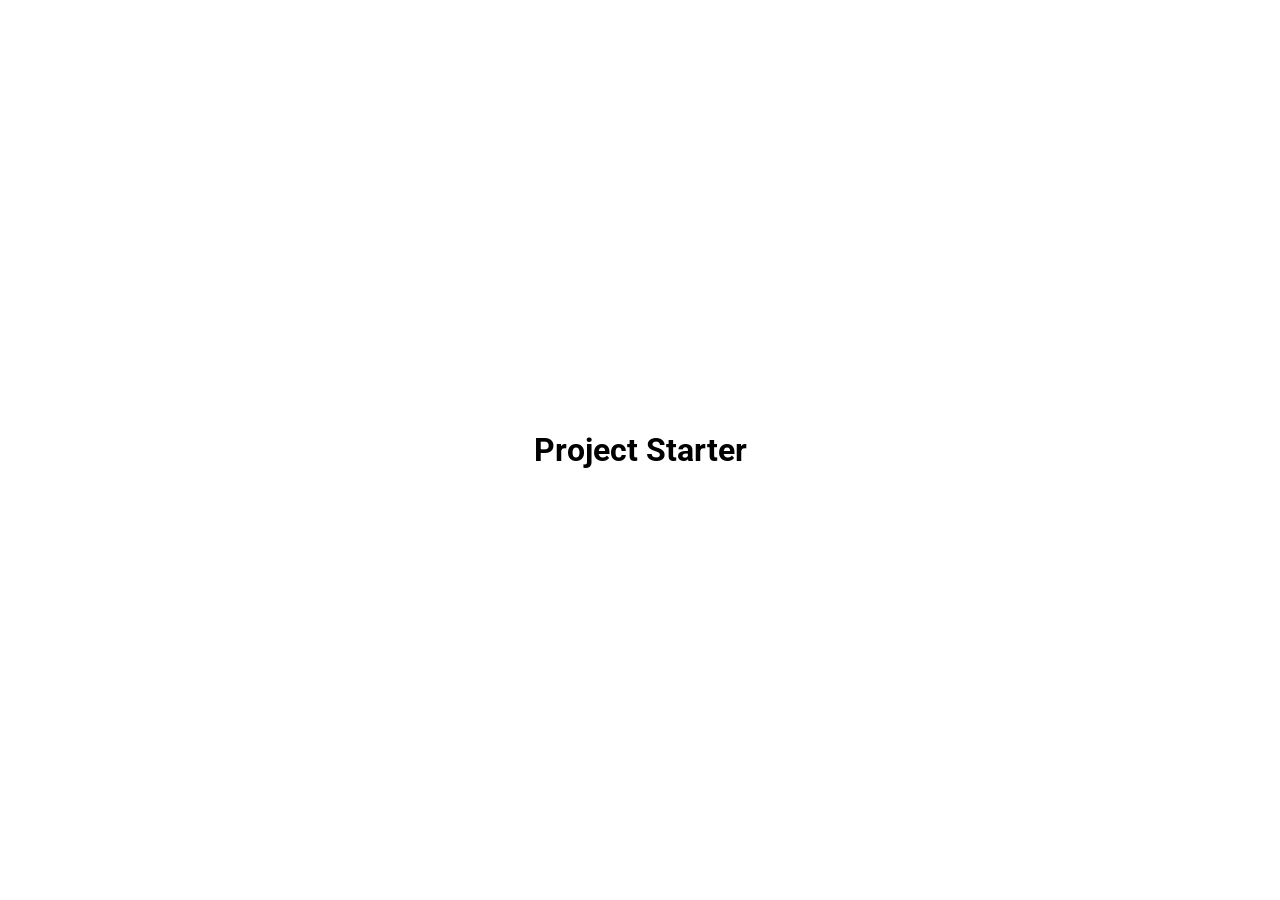
==== project1_expanding-cards/index.html @ af0ca6e4 "Add starter files for expanding-cards project" ====
<!DOCTYPE html>
<html lang="en">
<head>
    <meta charset="UTF-8">
    <meta http-equiv="X-UA-Compatible" content="IE=edge">
    <meta name="viewport" content="width=device-width, initial-scale=1.0">
    <!-- <link rel="stylesheet" href="https://cdnjs.cloudflare.com/ajax/libs/font-awesome/6.7.2/css/all.min.css" integrity="sha512-Evv84Mr4kqVGRNSgIGL/F/aIDqQb7xQ2vcrdIwxfjThSH8CSR7PBEakCr51Ck+w+/U6swU2Im1vVX0SVk9ABhg==" crossorigin="anonymous" referrerpolicy="no-referrer" /> -->
    <link rel="stylesheet" href="styles.css">
    <title>My project</title>
</head>
<body>
    <h1>Project Starter</h1>

    <script src=""></script>
</body>
</html>
---- project1_expanding-cards/styles.css ----
@import url('https://fonts.googleapis.com/css2?family=Roboto:ital,wght@0,100..900;1,100..900&display=swap');

* {
    box-sizing: border-box;
}

body {
    font-family: 'Roboto', sans-serif;
    display: flex;
    flex-direction: column;
    align-items: center;
    justify-content: center;
    height: 100vh;
    overflow: hidden;
    margin: 0;
}
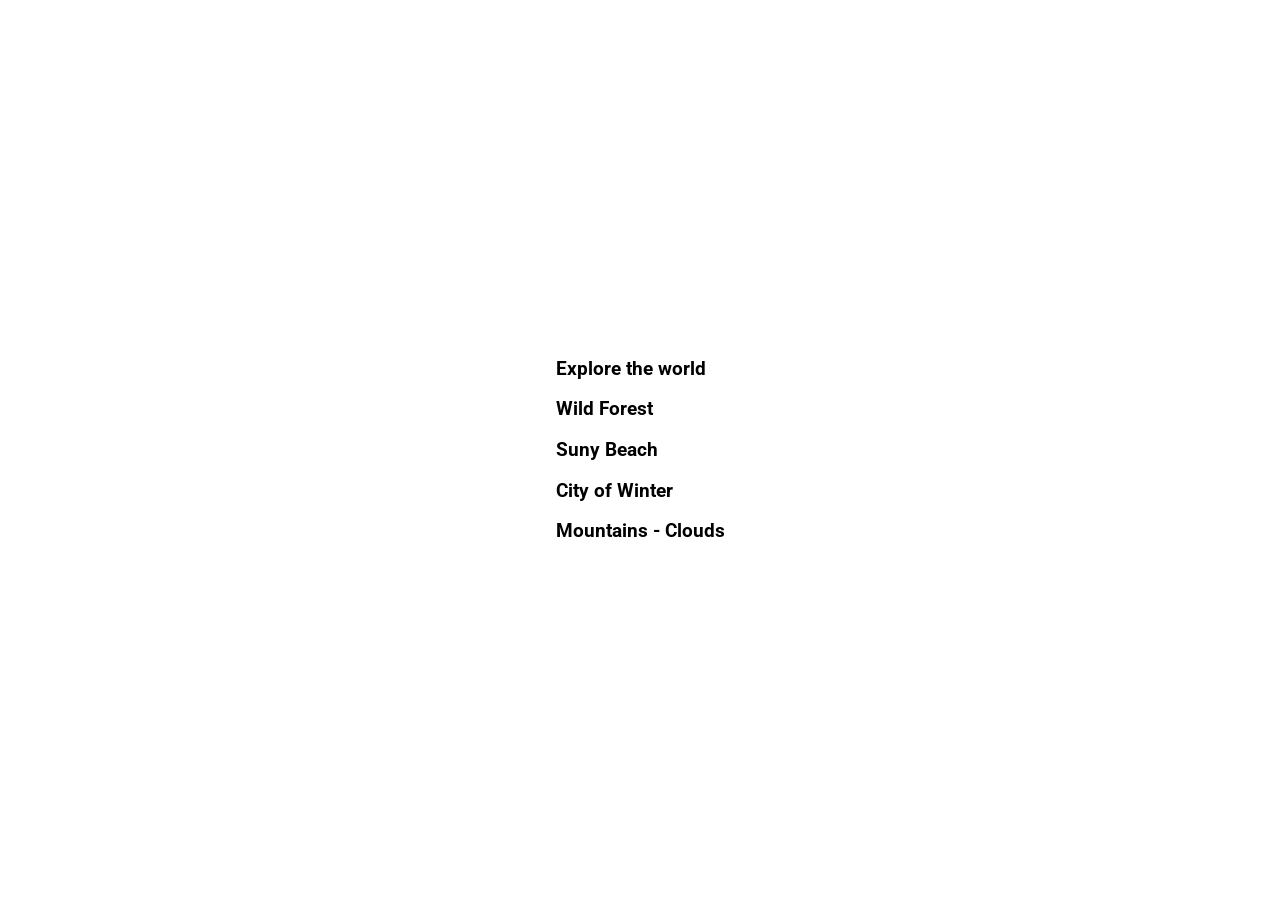
==== commit 1465a72a: "Add intial HTML structure" ====
--- a/project1_expanding-cards/index.html
+++ b/project1_expanding-cards/index.html
@@ -6,10 +6,34 @@
     <meta name="viewport" content="width=device-width, initial-scale=1.0">
     <!-- <link rel="stylesheet" href="https://cdnjs.cloudflare.com/ajax/libs/font-awesome/6.7.2/css/all.min.css" integrity="sha512-Evv84Mr4kqVGRNSgIGL/F/aIDqQb7xQ2vcrdIwxfjThSH8CSR7PBEakCr51Ck+w+/U6swU2Im1vVX0SVk9ABhg==" crossorigin="anonymous" referrerpolicy="no-referrer" /> -->
     <link rel="stylesheet" href="styles.css">
-    <title>My project</title>
+    <title>Expanding cards</title>
 </head>
 <body>
-    <h1>Project Starter</h1>
+    <div class="container">
+        
+        <div class="panel active" style="background: url(https://images.unsplash.com/photo-1558979158-65a1eaa08691?ixlib=rb-1.2.1&ixid=eyJhcHBfaWQiOjEyMDd9&auto=format&fit=crop&w=1350&q=80);">
+            <h3>Explore the world</h3>
+        </div>
+
+        <div class="panel" style="background: url(https://images.unsplash.com/photo-1572276596237-5db2c3e16c5d?ixlib=rb-1.2.1&ixid=eyJhcHBfaWQiOjEyMDd9&auto=format&fit=crop&w=1350&q=80)">
+            <h3>Wild Forest</h3>
+        </div>
+
+        <div class="panel" style="background: url(https://images.unsplash.com/photo-1507525428034-b723cf961d3e?ixlib=rb-1.2.1&ixid=eyJhcHBfaWQiOjEyMDd9&auto=format&fit=crop&w=1353&q=80)">
+            <h3>Suny Beach</h3>
+        </div>
+
+        <div class="panel" style="background: url(https://images.unsplash.com/photo-1551009175-8a68da93d5f9?ixlib=rb-1.2.1&ixid=eyJhcHBfaWQiOjEyMDd9&auto=format&fit=crop&w=1351&q=80)">
+            <h3>City of Winter</h3>
+        </div>
+
+        <div class="panel" style="background: url(https://images.unsplash.com/photo-1549880338-65ddcdfd017b?ixlib=rb-1.2.1&ixid=eyJhcHBfaWQiOjEyMDd9&auto=format&fit=crop&w=1350&q=80)">
+            <h3>Mountains - Clouds</h3>
+        </div>
+
+
+    </div>
+
 
     <script src=""></script>
 </body>
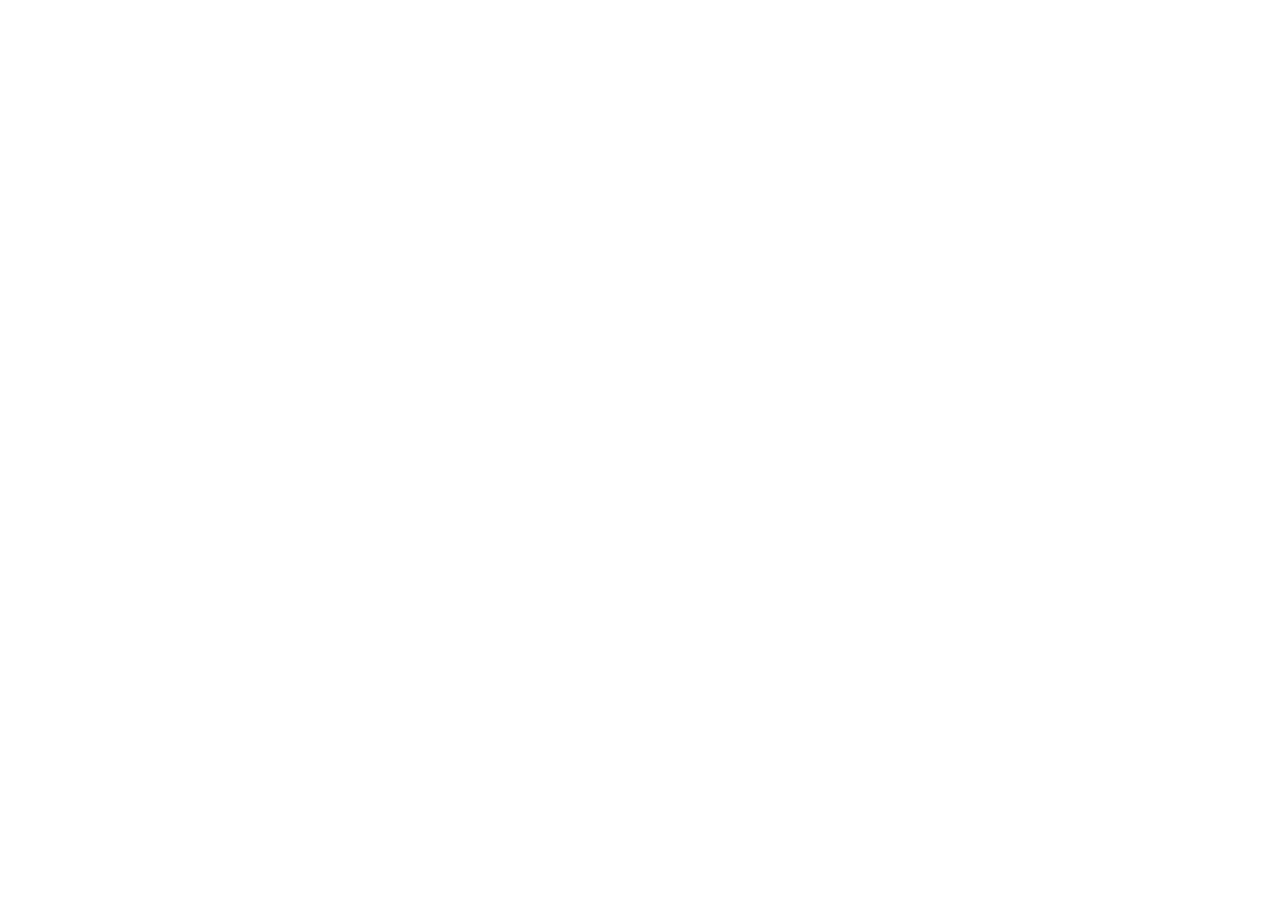
==== commit de7380b5: "Add the initial CSS styles" ====
--- a/project1_expanding-cards/index.html
+++ b/project1_expanding-cards/index.html
@@ -11,23 +11,23 @@
 <body>
     <div class="container">
         
-        <div class="panel active" style="background: url(https://images.unsplash.com/photo-1558979158-65a1eaa08691?ixlib=rb-1.2.1&ixid=eyJhcHBfaWQiOjEyMDd9&auto=format&fit=crop&w=1350&q=80);">
+        <div class="panel active" style="background-image: url(https://images.unsplash.com/photo-1558979158-65a1eaa08691?ixlib=rb-1.2.1&ixid=eyJhcHBfaWQiOjEyMDd9&auto=format&fit=crop&w=1350&q=80);">
             <h3>Explore the world</h3>
         </div>
 
-        <div class="panel" style="background: url(https://images.unsplash.com/photo-1572276596237-5db2c3e16c5d?ixlib=rb-1.2.1&ixid=eyJhcHBfaWQiOjEyMDd9&auto=format&fit=crop&w=1350&q=80)">
+        <div class="panel" style="background-image: url(https://images.unsplash.com/photo-1572276596237-5db2c3e16c5d?ixlib=rb-1.2.1&ixid=eyJhcHBfaWQiOjEyMDd9&auto=format&fit=crop&w=1350&q=80)">
             <h3>Wild Forest</h3>
         </div>
 
-        <div class="panel" style="background: url(https://images.unsplash.com/photo-1507525428034-b723cf961d3e?ixlib=rb-1.2.1&ixid=eyJhcHBfaWQiOjEyMDd9&auto=format&fit=crop&w=1353&q=80)">
+        <div class="panel" style="background-image: url(https://images.unsplash.com/photo-1507525428034-b723cf961d3e?ixlib=rb-1.2.1&ixid=eyJhcHBfaWQiOjEyMDd9&auto=format&fit=crop&w=1353&q=80)">
             <h3>Suny Beach</h3>
         </div>
 
-        <div class="panel" style="background: url(https://images.unsplash.com/photo-1551009175-8a68da93d5f9?ixlib=rb-1.2.1&ixid=eyJhcHBfaWQiOjEyMDd9&auto=format&fit=crop&w=1351&q=80)">
+        <div class="panel" style="background-image: url(https://images.unsplash.com/photo-1551009175-8a68da93d5f9?ixlib=rb-1.2.1&ixid=eyJhcHBfaWQiOjEyMDd9&auto=format&fit=crop&w=1351&q=80)">
             <h3>City of Winter</h3>
         </div>
 
-        <div class="panel" style="background: url(https://images.unsplash.com/photo-1549880338-65ddcdfd017b?ixlib=rb-1.2.1&ixid=eyJhcHBfaWQiOjEyMDd9&auto=format&fit=crop&w=1350&q=80)">
+        <div class="panel" style="background-image: url(https://images.unsplash.com/photo-1549880338-65ddcdfd017b?ixlib=rb-1.2.1&ixid=eyJhcHBfaWQiOjEyMDd9&auto=format&fit=crop&w=1350&q=80)">
             <h3>Mountains - Clouds</h3>
         </div>
 
--- a/project1_expanding-cards/styles.css
+++ b/project1_expanding-cards/styles.css
@@ -1,16 +1,61 @@
-@import url('https://fonts.googleapis.com/css2?family=Roboto:ital,wght@0,100..900;1,100..900&display=swap');
+@import url('https://fonts.googleapis.com/css?family=Muli&display=swap');
 
 * {
     box-sizing: border-box;
 }
 
 body {
-    font-family: 'Roboto', sans-serif;
+    font-family: 'Muli', sans-serif;
     display: flex;
-    flex-direction: column;
     align-items: center;
     justify-content: center;
     height: 100vh;
     overflow: hidden;
     margin: 0;
 }
+
+.container {
+    display: flex;
+    width: 90vw;
+}
+
+.panel {
+    height: 80vh;
+    background-position: center;
+    background-size: cover;
+    background-repeat: no-repeat;
+    border-radius: 3.125rem;
+    color: #fff;
+    cursor: pointer;
+    flex: 1;
+    margin: 10px;
+    position: relative;
+    transition: flex 0.7s ease-in;
+}
+
+.panel h3 {
+    font-size: 1.5rem;
+    position: absolute;
+    bottom: 1.25rem;
+    left: 1.25rem;
+    margin: 0;
+    opacity: 0;
+}
+
+.panel.active {
+    flex: 10;
+}
+
+.panel.active h3 {
+    opacity: 1;
+}
+
+@media(max-width: 480px) {
+    .container {
+        width: 100vw;
+    }
+
+    .panel:nth-of-type(4), .panel:nth-of-type(5) {
+        display: none;
+    }
+}
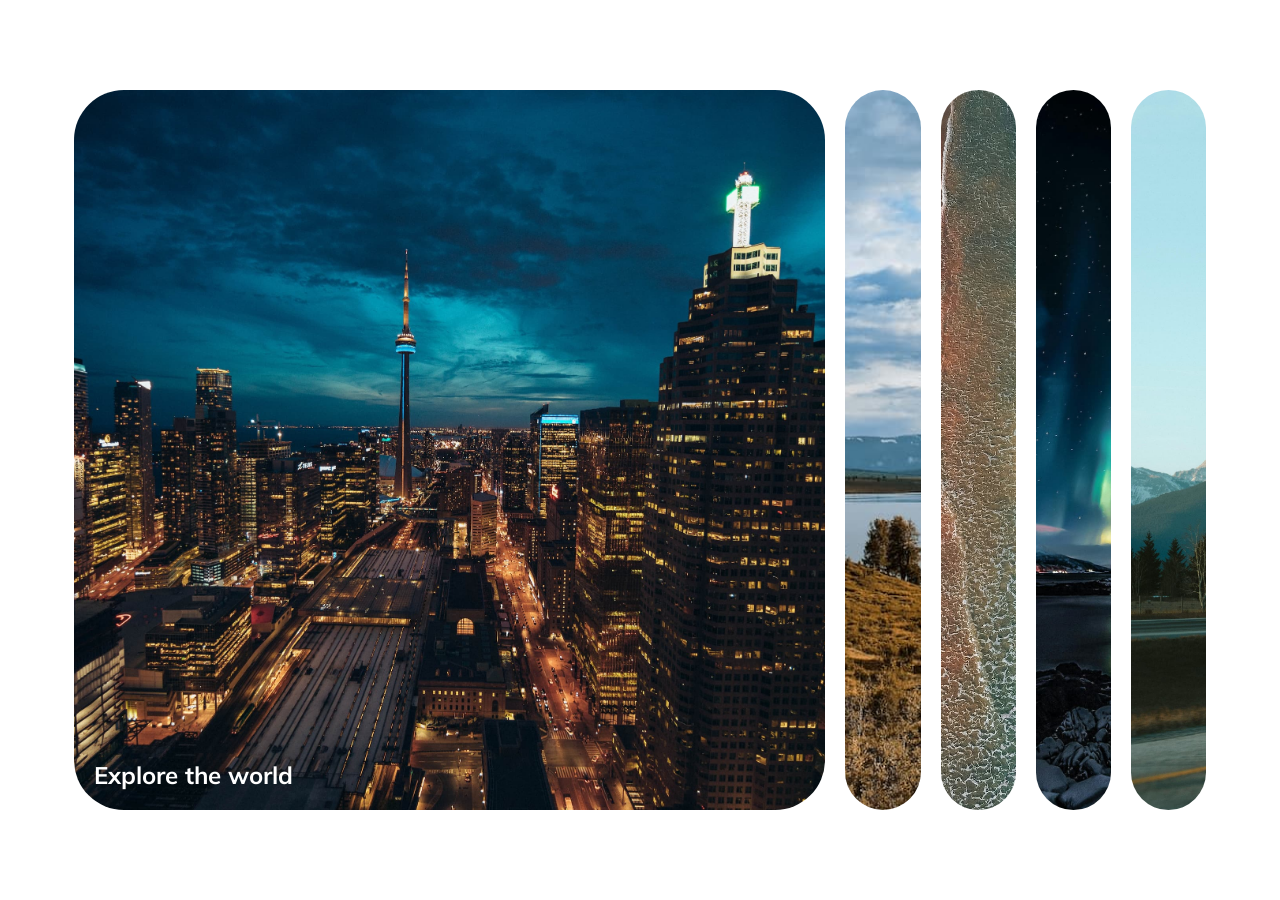
==== commit 994ee29a: "Update: replaced images and adjusted styling" ====
--- a/project1_expanding-cards/index.html
+++ b/project1_expanding-cards/index.html
@@ -11,30 +11,29 @@
 <body>
     <div class="container">
         
-        <div class="panel active" style="background-image: url(https://images.unsplash.com/photo-1558979158-65a1eaa08691?ixlib=rb-1.2.1&ixid=eyJhcHBfaWQiOjEyMDd9&auto=format&fit=crop&w=1350&q=80);">
+        <div class="panel active" style="background-image: url(./image_assets/explore-the-world.jpg);">
             <h3>Explore the world</h3>
         </div>
 
-        <div class="panel" style="background-image: url(https://images.unsplash.com/photo-1572276596237-5db2c3e16c5d?ixlib=rb-1.2.1&ixid=eyJhcHBfaWQiOjEyMDd9&auto=format&fit=crop&w=1350&q=80)">
-            <h3>Wild Forest</h3>
+        <div class="panel" style="background-image: url(./image_assets/wild-lands.jpg)">
+            <h3>Wild Lands</h3>
         </div>
 
-        <div class="panel" style="background-image: url(https://images.unsplash.com/photo-1507525428034-b723cf961d3e?ixlib=rb-1.2.1&ixid=eyJhcHBfaWQiOjEyMDd9&auto=format&fit=crop&w=1353&q=80)">
+        <div class="panel" style="background-image: url(./image_assets/sunny-beach.jpg)">
             <h3>Suny Beach</h3>
         </div>
 
-        <div class="panel" style="background-image: url(https://images.unsplash.com/photo-1551009175-8a68da93d5f9?ixlib=rb-1.2.1&ixid=eyJhcHBfaWQiOjEyMDd9&auto=format&fit=crop&w=1351&q=80)">
+        <div class="panel" style="background-image: url(./image_assets/city-of-winter.jpg)">
             <h3>City of Winter</h3>
         </div>
 
-        <div class="panel" style="background-image: url(https://images.unsplash.com/photo-1549880338-65ddcdfd017b?ixlib=rb-1.2.1&ixid=eyJhcHBfaWQiOjEyMDd9&auto=format&fit=crop&w=1350&q=80)">
-            <h3>Mountains - Clouds</h3>
+        <div class="panel" style="background-image: url(./image_assets/mountains.jpg)">
+            <h3>Mountains</h3>
         </div>
-
 
     </div>
 
 
-    <script src=""></script>
+    <script src="script.js"></script>
 </body>
 </html>
--- a/project1_expanding-cards/styles.css
+++ b/project1_expanding-cards/styles.css
@@ -48,6 +48,7 @@
 
 .panel.active h3 {
     opacity: 1;
+    transition: opacity 0.3s ease-in 0.4s;
 }
 
 @media(max-width: 480px) {
